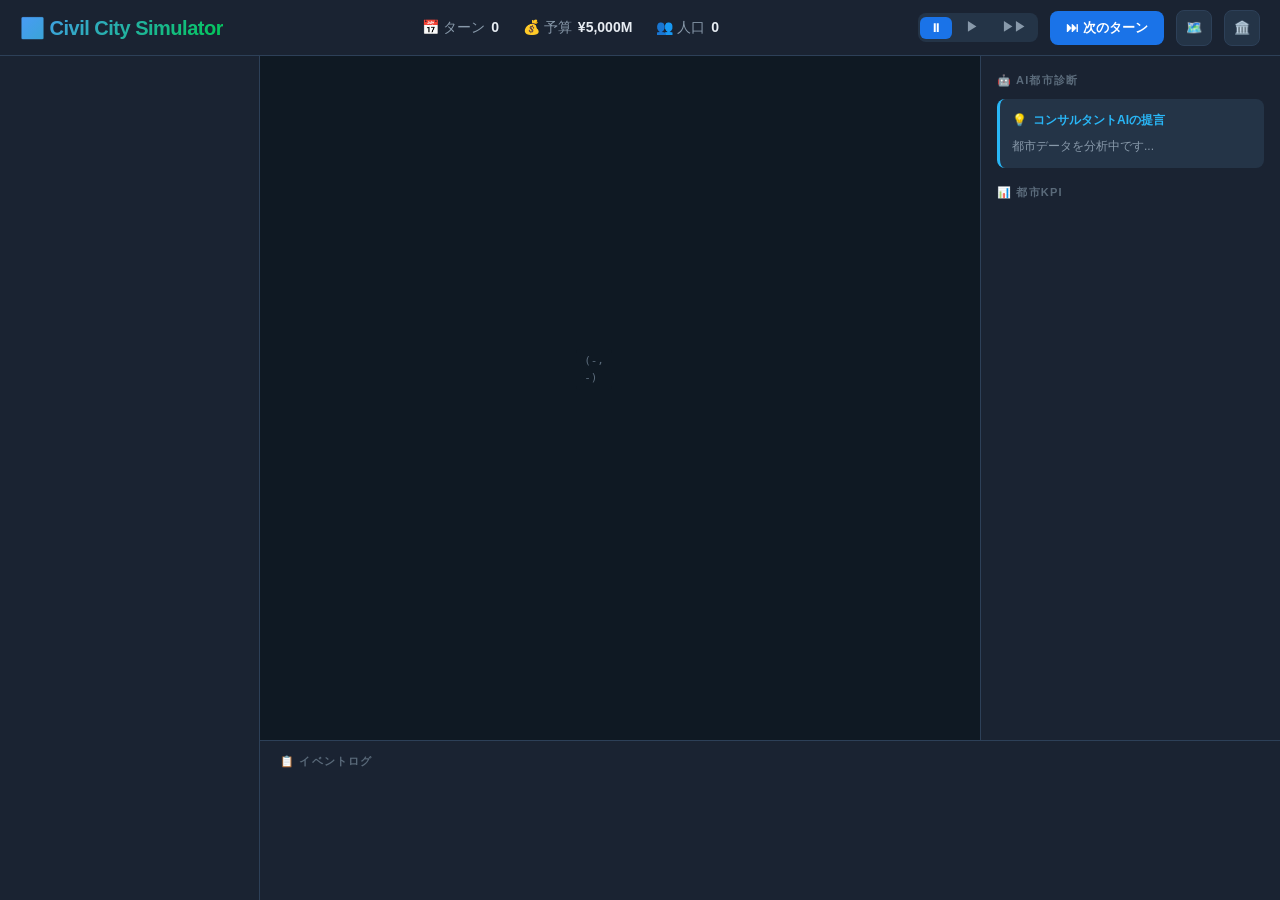
==== civil-city-simulator/index.html @ 5b1d3083 "Initial project structure Co-Authored-By: Claude Fable 5 <noreply@anthropic.com> Claude-Session: htt" ====
<!DOCTYPE html>
<html lang="ja">
<head>
  <meta charset="UTF-8">
  <meta name="viewport" content="width=device-width, initial-scale=1.0">
  <title>Civil City Simulator - 建設コンサル型都市シミュレーション</title>
  <meta name="description" content="建設コンサルタントとして都市計画・インフラ整備・防災を学べる街づくりシミュレーションゲーム">
  <link rel="stylesheet" href="css/style.css">
</head>
<body>
  <div id="app">

    <!-- ヘッダー -->
    <header id="header">
      <div class="header-left">
        <span class="header-logo">🏙️ Civil City Simulator</span>
      </div>
      <div class="header-center">
        <div class="header-stat">
          <span>📅 ターン</span>
          <span class="value" id="stat-turn">0</span>
        </div>
        <div class="header-stat">
          <span>💰 予算</span>
          <span class="value" id="stat-budget">¥5,000M</span>
        </div>
        <div class="header-stat">
          <span>👥 人口</span>
          <span class="value" id="stat-population">0</span>
        </div>
      </div>
      <div class="header-right">
        <div class="speed-control">
          <button class="speed-btn active" data-speed="pause">⏸</button>
          <button class="speed-btn" data-speed="1x">▶</button>
          <button class="speed-btn" data-speed="2x">▶▶</button>
        </div>
        <button class="btn btn-primary" id="btn-next-turn">⏭ 次のターン</button>
        <button class="btn btn-icon" id="btn-hazard" title="ハザードマップ表示">🗺️</button>
        <button class="btn btn-icon" id="btn-policy" title="都市経営政策">🏛️</button>
      </div>
    </header>

    <!-- 左サイドバー: 建設メニュー -->
    <aside id="sidebar">
      <div id="build-menu">
        <!-- JavaScriptで動的生成 -->
      </div>
    </aside>

    <!-- 中央: 都市マップ -->
    <main id="map-area">
      <div id="map-container">
        <div id="game-map">
          <!-- JavaScriptで動的生成 -->
        </div>
        <div class="map-coords">(-, -)</div>
      </div>
    </main>

    <!-- 右パネル: 都市診断・KPI・AIアドバイス -->
    <aside id="panel">
      <div class="panel-section">
        <div class="panel-title">🤖 AI都市診断</div>
        <div class="ai-advice">
          <div class="ai-advice-header">
            <span>💡</span>
            <span>コンサルタントAIの提言</span>
          </div>
          <div id="ai-advice-content">
            <div class="ai-advice-text">都市データを分析中です...</div>
          </div>
        </div>
      </div>
      <div class="panel-section">
        <div class="panel-title">📊 都市KPI</div>
        <div class="kpi-grid" id="kpi-grid">
          <!-- JavaScriptで動的生成 -->
        </div>
      </div>
    </aside>

    <!-- 下部: イベントログ -->
    <footer id="event-log">
      <div class="log-title">📋 イベントログ</div>
      <div class="log-entries" id="log-entries">
        <!-- JavaScriptで動的生成 -->
      </div>
    </footer>

  </div>

  <script type="module" src="js/main.js"></script>
</body>
</html>
---- civil-city-simulator/css/style.css ----
/* ============================================
   Civil City Simulator - Main Stylesheet
   モダンダッシュボード風デザイン
   ブルー・グリーン基調
   ============================================ */

/* --- CSS Variables --- */
:root {
  --primary: #1a73e8;
  --primary-dark: #1557b0;
  --primary-light: #4a9afa;
  --secondary: #00c853;
  --secondary-dark: #009624;
  --accent: #ff6d00;
  --bg-dark: #0f1923;
  --bg-main: #1a2332;
  --bg-card: #243447;
  --bg-card-hover: #2d4058;
  --text-primary: #e8edf3;
  --text-secondary: #8899aa;
  --text-muted: #5a6a7a;
  --border: #2d4058;
  --success: #00c853;
  --warning: #ffc107;
  --danger: #ff5252;
  --info: #29b6f6;
  --shadow: rgba(0, 0, 0, 0.3);
  --radius: 12px;
  --radius-sm: 8px;
  --transition: 0.2s ease;
  --font-main: 'Segoe UI', 'Noto Sans JP', sans-serif;
  --font-mono: 'Cascadia Code', 'Consolas', monospace;
}

/* --- Reset & Base --- */
*, *::before, *::after {
  box-sizing: border-box;
  margin: 0;
  padding: 0;
}

html, body {
  height: 100%;
  overflow: hidden;
}

body {
  font-family: var(--font-main);
  background: var(--bg-dark);
  color: var(--text-primary);
  line-height: 1.5;
}

/* --- App Layout --- */
#app {
  display: grid;
  grid-template-columns: 260px 1fr 300px;
  grid-template-rows: 56px 1fr 160px;
  grid-template-areas:
    "header header header"
    "sidebar map panel"
    "sidebar log log";
  height: 100vh;
  gap: 0;
}

/* --- Header --- */
#header {
  grid-area: header;
  background: var(--bg-main);
  border-bottom: 1px solid var(--border);
  display: flex;
  align-items: center;
  justify-content: space-between;
  padding: 0 20px;
  z-index: 100;
}

.header-left {
  display: flex;
  align-items: center;
  gap: 12px;
}

.header-logo {
  font-size: 20px;
  font-weight: 700;
  background: linear-gradient(135deg, var(--primary-light), var(--secondary));
  -webkit-background-clip: text;
  -webkit-text-fill-color: transparent;
  background-clip: text;
  letter-spacing: -0.5px;
}

.header-center {
  display: flex;
  align-items: center;
  gap: 24px;
}

.header-stat {
  display: flex;
  align-items: center;
  gap: 6px;
  font-size: 14px;
  color: var(--text-secondary);
}

.header-stat .value {
  color: var(--text-primary);
  font-weight: 600;
  font-variant-numeric: tabular-nums;
}

.header-right {
  display: flex;
  align-items: center;
  gap: 12px;
}

/* --- Buttons --- */
.btn {
  display: inline-flex;
  align-items: center;
  gap: 6px;
  padding: 8px 16px;
  border: none;
  border-radius: var(--radius-sm);
  font-size: 13px;
  font-weight: 600;
  cursor: pointer;
  transition: all var(--transition);
  font-family: var(--font-main);
}

.btn-primary {
  background: var(--primary);
  color: white;
}
.btn-primary:hover {
  background: var(--primary-dark);
  transform: translateY(-1px);
  box-shadow: 0 4px 12px rgba(26, 115, 232, 0.4);
}

.btn-success {
  background: var(--secondary);
  color: white;
}
.btn-success:hover {
  background: var(--secondary-dark);
}

.btn-warning {
  background: var(--accent);
  color: white;
}

.btn-sm {
  padding: 5px 10px;
  font-size: 12px;
}

.btn-icon {
  width: 36px;
  height: 36px;
  padding: 0;
  display: flex;
  align-items: center;
  justify-content: center;
  background: var(--bg-card);
  color: var(--text-secondary);
  border: 1px solid var(--border);
  border-radius: var(--radius-sm);
}
.btn-icon:hover {
  background: var(--bg-card-hover);
  color: var(--text-primary);
}

/* --- Sidebar (Build Menu) --- */
#sidebar {
  grid-area: sidebar;
  background: var(--bg-main);
  border-right: 1px solid var(--border);
  overflow-y: auto;
  padding: 16px;
}

.sidebar-section {
  margin-bottom: 20px;
}

.sidebar-title {
  font-size: 11px;
  font-weight: 700;
  text-transform: uppercase;
  letter-spacing: 1.2px;
  color: var(--text-muted);
  margin-bottom: 10px;
  padding-left: 4px;
}

.build-grid {
  display: grid;
  grid-template-columns: 1fr 1fr;
  gap: 8px;
}

.build-item {
  display: flex;
  flex-direction: column;
  align-items: center;
  gap: 6px;
  padding: 12px 8px;
  background: var(--bg-card);
  border: 2px solid transparent;
  border-radius: var(--radius-sm);
  cursor: pointer;
  transition: all var(--transition);
  text-align: center;
}
.build-item:hover {
  background: var(--bg-card-hover);
  border-color: var(--primary);
  transform: translateY(-2px);
  box-shadow: 0 4px 12px var(--shadow);
}
.build-item.active {
  border-color: var(--primary);
  background: rgba(26, 115, 232, 0.15);
}
.build-item.demolish {
  border-color: transparent;
}
.build-item.demolish:hover {
  border-color: var(--danger);
  background: rgba(255, 82, 82, 0.15);
}
.build-item.demolish.active {
  border-color: var(--danger);
  background: rgba(255, 82, 82, 0.15);
}

.build-icon {
  font-size: 28px;
  line-height: 1;
}

.build-name {
  font-size: 11px;
  font-weight: 600;
  color: var(--text-secondary);
}

.build-cost {
  font-size: 10px;
  color: var(--text-muted);
}

/* --- Tool Info --- */
.tool-info {
  margin-top: 16px;
  padding: 12px;
  background: var(--bg-card);
  border-radius: var(--radius-sm);
  border-left: 3px solid var(--primary);
}
.tool-info-title {
  font-size: 13px;
  font-weight: 600;
  margin-bottom: 4px;
}
.tool-info-desc {
  font-size: 11px;
  color: var(--text-secondary);
  line-height: 1.6;
}

/* --- Map Area --- */
#map-area {
  grid-area: map;
  background: var(--bg-dark);
  display: flex;
  align-items: center;
  justify-content: center;
  overflow: hidden;
  position: relative;
}

#map-container {
  position: relative;
}

#game-map {
  display: grid;
  gap: 1px;
  background: rgba(45, 64, 88, 0.3);
  border-radius: var(--radius);
  overflow: hidden;
  box-shadow: 0 8px 32px var(--shadow);
}

.cell {
  width: 36px;
  height: 36px;
  background: #1e3a2f;
  display: flex;
  align-items: center;
  justify-content: center;
  cursor: pointer;
  transition: all 0.1s ease;
  font-size: 18px;
  position: relative;
  user-select: none;
}
.cell:hover {
  outline: 2px solid var(--primary-light);
  outline-offset: -2px;
  z-index: 1;
}

/* Cell types */
.cell.empty {
  background: #1e3a2f;
}
.cell.residential {
  background: #1b5e20;
}
.cell.commercial {
  background: #0d47a1;
}
.cell.road {
  background: #37474f;
}
.cell.park {
  background: #2e7d32;
}
.cell.industrial {
  background: #4a148c;
}
.cell.public-facility {
  background: #b71c1c;
}
.cell.water {
  background: #01579b;
}
.cell.bridge {
  background: #455a64;
}
.cell.station {
  background: #e65100;
}
.cell.bus-stop {
  background: #f57f17;
}
.cell.hospital {
  background: #880e4f;
}
.cell.school {
  background: #4a148c;
}
.cell.fire-station {
  background: #bf360c;
}
.cell.levee {
  background: #5d4037;
}
.cell.retention-basin {
  background: #006064;
}
.cell.shelter {
  background: #1a237e;
}
.cell.disaster-park {
  background: #33691e;
}

/* Cell animation */
.cell.just-built {
  animation: cellPop 0.3s ease;
}
@keyframes cellPop {
  0% { transform: scale(0.8); opacity: 0.5; }
  50% { transform: scale(1.1); }
  100% { transform: scale(1); opacity: 1; }
}

/* Map overlay for coordinates */
.map-coords {
  position: absolute;
  bottom: 8px;
  right: 8px;
  background: rgba(15, 25, 35, 0.8);
  padding: 4px 8px;
  border-radius: 4px;
  font-size: 11px;
  color: var(--text-muted);
  font-family: var(--font-mono);
}

/* --- Right Panel --- */
#panel {
  grid-area: panel;
  background: var(--bg-main);
  border-left: 1px solid var(--border);
  overflow-y: auto;
  padding: 16px;
}

.panel-section {
  margin-bottom: 16px;
}

.panel-title {
  font-size: 11px;
  font-weight: 700;
  text-transform: uppercase;
  letter-spacing: 1.2px;
  color: var(--text-muted);
  margin-bottom: 10px;
  display: flex;
  align-items: center;
  gap: 6px;
}

/* KPI Cards */
.kpi-grid {
  display: grid;
  grid-template-columns: 1fr 1fr;
  gap: 8px;
}

.kpi-card {
  background: var(--bg-card);
  border-radius: var(--radius-sm);
  padding: 12px;
  position: relative;
  overflow: hidden;
}
.kpi-card::before {
  content: '';
  position: absolute;
  top: 0;
  left: 0;
  width: 100%;
  height: 3px;
}
.kpi-card.blue::before { background: var(--primary); }
.kpi-card.green::before { background: var(--secondary); }
.kpi-card.orange::before { background: var(--accent); }
.kpi-card.red::before { background: var(--danger); }
.kpi-card.purple::before { background: #7c4dff; }
.kpi-card.cyan::before { background: var(--info); }

.kpi-label {
  font-size: 10px;
  color: var(--text-muted);
  text-transform: uppercase;
  letter-spacing: 0.5px;
  margin-bottom: 4px;
}

.kpi-value {
  font-size: 18px;
  font-weight: 700;
  font-variant-numeric: tabular-nums;
}

.kpi-change {
  font-size: 10px;
  margin-top: 2px;
}
.kpi-change.up { color: var(--success); }
.kpi-change.down { color: var(--danger); }

/* AI Advice */
.ai-advice {
  background: var(--bg-card);
  border-radius: var(--radius-sm);
  padding: 12px;
  border-left: 3px solid var(--info);
}
.ai-advice-header {
  display: flex;
  align-items: center;
  gap: 6px;
  font-size: 12px;
  font-weight: 600;
  color: var(--info);
  margin-bottom: 8px;
}
.ai-advice-text {
  font-size: 12px;
  color: var(--text-secondary);
  line-height: 1.6;
}
.ai-advice-list {
  list-style: none;
  padding: 0;
}
.ai-advice-list li {
  font-size: 12px;
  color: var(--text-secondary);
  padding: 4px 0;
  border-bottom: 1px solid var(--border);
  line-height: 1.5;
}
.ai-advice-list li:last-child {
  border-bottom: none;
}
.ai-advice-list li::before {
  content: '▸ ';
  color: var(--info);
}

/* --- Event Log --- */
#event-log {
  grid-area: log;
  background: var(--bg-main);
  border-top: 1px solid var(--border);
  padding: 12px 20px;
  overflow-y: auto;
}

.log-title {
  font-size: 11px;
  font-weight: 700;
  text-transform: uppercase;
  letter-spacing: 1.2px;
  color: var(--text-muted);
  margin-bottom: 8px;
}

.log-entries {
  display: flex;
  flex-direction: column;
  gap: 4px;
}

.log-entry {
  display: flex;
  align-items: flex-start;
  gap: 8px;
  font-size: 12px;
  padding: 4px 8px;
  border-radius: 4px;
  animation: logSlide 0.3s ease;
}
@keyframes logSlide {
  from { opacity: 0; transform: translateX(-10px); }
  to { opacity: 1; transform: translateX(0); }
}

.log-entry.info { color: var(--text-secondary); }
.log-entry.success { color: var(--success); }
.log-entry.warning { color: var(--warning); }
.log-entry.danger { color: var(--danger); }
.log-entry.system { color: var(--info); }

.log-time {
  font-family: var(--font-mono);
  font-size: 10px;
  color: var(--text-muted);
  white-space: nowrap;
  min-width: 50px;
}

/* --- Scrollbar --- */
::-webkit-scrollbar {
  width: 6px;
}
::-webkit-scrollbar-track {
  background: transparent;
}
::-webkit-scrollbar-thumb {
  background: var(--border);
  border-radius: 3px;
}
::-webkit-scrollbar-thumb:hover {
  background: var(--text-muted);
}

/* --- Tooltip --- */
.tooltip {
  position: absolute;
  background: var(--bg-dark);
  color: var(--text-primary);
  padding: 8px 12px;
  border-radius: var(--radius-sm);
  font-size: 12px;
  pointer-events: none;
  z-index: 1000;
  box-shadow: 0 4px 16px var(--shadow);
  border: 1px solid var(--border);
  max-width: 200px;
}

/* --- Modal --- */
.modal-overlay {
  position: fixed;
  inset: 0;
  background: rgba(0, 0, 0, 0.6);
  display: flex;
  align-items: center;
  justify-content: center;
  z-index: 1000;
  animation: fadeIn 0.2s ease;
}
@keyframes fadeIn {
  from { opacity: 0; }
  to { opacity: 1; }
}

.modal {
  background: var(--bg-main);
  border-radius: var(--radius);
  padding: 24px;
  max-width: 480px;
  width: 90%;
  box-shadow: 0 16px 48px rgba(0, 0, 0, 0.5);
  border: 1px solid var(--border);
  animation: modalSlide 0.3s ease;
}
@keyframes modalSlide {
  from { opacity: 0; transform: translateY(20px); }
  to { opacity: 1; transform: translateY(0); }
}

.modal-title {
  font-size: 18px;
  font-weight: 700;
  margin-bottom: 12px;
}

.modal-body {
  font-size: 14px;
  color: var(--text-secondary);
  margin-bottom: 20px;
  line-height: 1.6;
}

.modal-actions {
  display: flex;
  gap: 8px;
  justify-content: flex-end;
}

/* --- Speed Control --- */
.speed-control {
  display: flex;
  align-items: center;
  gap: 4px;
  background: var(--bg-card);
  border-radius: var(--radius-sm);
  padding: 2px;
}

.speed-btn {
  padding: 4px 10px;
  border: none;
  background: transparent;
  color: var(--text-secondary);
  font-size: 12px;
  font-weight: 600;
  cursor: pointer;
  border-radius: 6px;
  transition: all var(--transition);
  font-family: var(--font-main);
}
.speed-btn:hover {
  color: var(--text-primary);
}
.speed-btn.active {
  background: var(--primary);
  color: white;
}

/* --- Progress Bar --- */
.progress-bar {
  width: 100%;
  height: 6px;
  background: var(--bg-dark);
  border-radius: 3px;
  overflow: hidden;
  margin-top: 4px;
}
.progress-fill {
  height: 100%;
  border-radius: 3px;
  transition: width 0.5s ease;
}
.progress-fill.blue { background: var(--primary); }
.progress-fill.green { background: var(--secondary); }
.progress-fill.orange { background: var(--accent); }
.progress-fill.red { background: var(--danger); }

/* --- Responsive --- */
@media (max-width: 1200px) {
  #app {
    grid-template-columns: 220px 1fr 260px;
  }
  .cell {
    width: 30px;
    height: 30px;
    font-size: 15px;
  }
}

@media (max-width: 900px) {
  #app {
    grid-template-columns: 1fr;
    grid-template-rows: 56px auto 1fr auto auto;
    grid-template-areas:
      "header"
      "sidebar"
      "map"
      "panel"
      "log";
  }
  #sidebar {
    border-right: none;
    border-bottom: 1px solid var(--border);
    max-height: 200px;
  }
  .build-grid {
    grid-template-columns: repeat(4, 1fr);
  }
  #panel {
    border-left: none;
    border-top: 1px solid var(--border);
    max-height: 300px;
  }
  .kpi-grid {
    grid-template-columns: repeat(3, 1fr);
  }
}
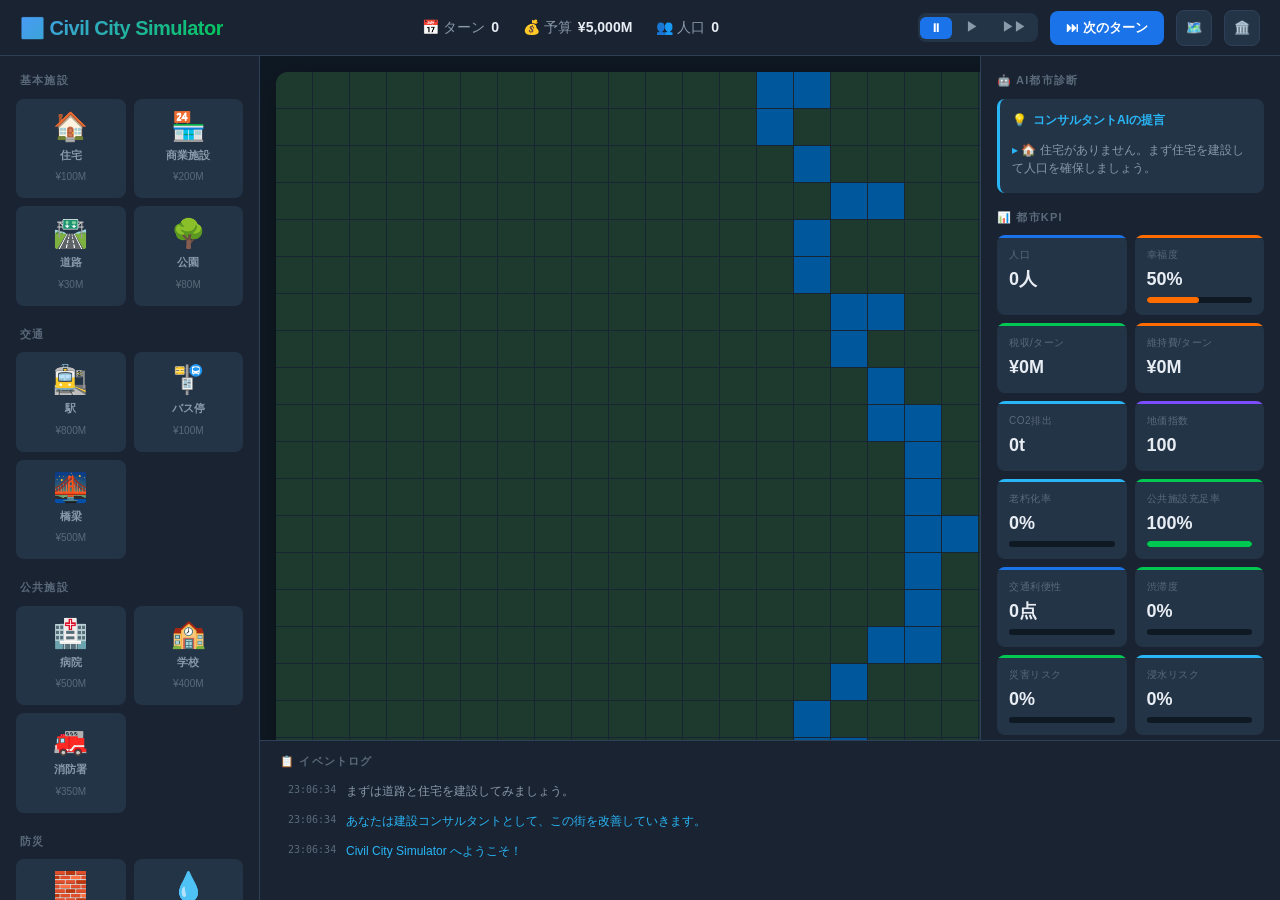
==== commit 21bae514: "Refactor map layout and add gameplay screenshots Co-Authored-By: Claude Fable 5 <noreply@anthropic.c" ====
--- a/civil-city-simulator/index.html
+++ b/civil-city-simulator/index.html
@@ -5,6 +5,7 @@
   <meta name="viewport" content="width=device-width, initial-scale=1.0">
   <title>Civil City Simulator - 建設コンサル型都市シミュレーション</title>
   <meta name="description" content="建設コンサルタントとして都市計画・インフラ整備・防災を学べる街づくりシミュレーションゲーム">
+  <link rel="icon" href="data:image/svg+xml,<svg xmlns=%22http://www.w3.org/2000/svg%22 viewBox=%220 0 100 100%22><text y=%22.9em%22 font-size=%2290%22>🏙️</text></svg>">
   <link rel="stylesheet" href="css/style.css">
 </head>
 <body>
--- a/civil-city-simulator/css/style.css
+++ b/civil-city-simulator/css/style.css
@@ -282,10 +282,11 @@
   grid-area: map;
   background: var(--bg-dark);
   display: flex;
-  align-items: center;
-  justify-content: center;
-  overflow: hidden;
+  align-items: safe center;
+  justify-content: safe center;
+  overflow: auto;
   position: relative;
+  padding: 16px;
 }
 
 #map-container {
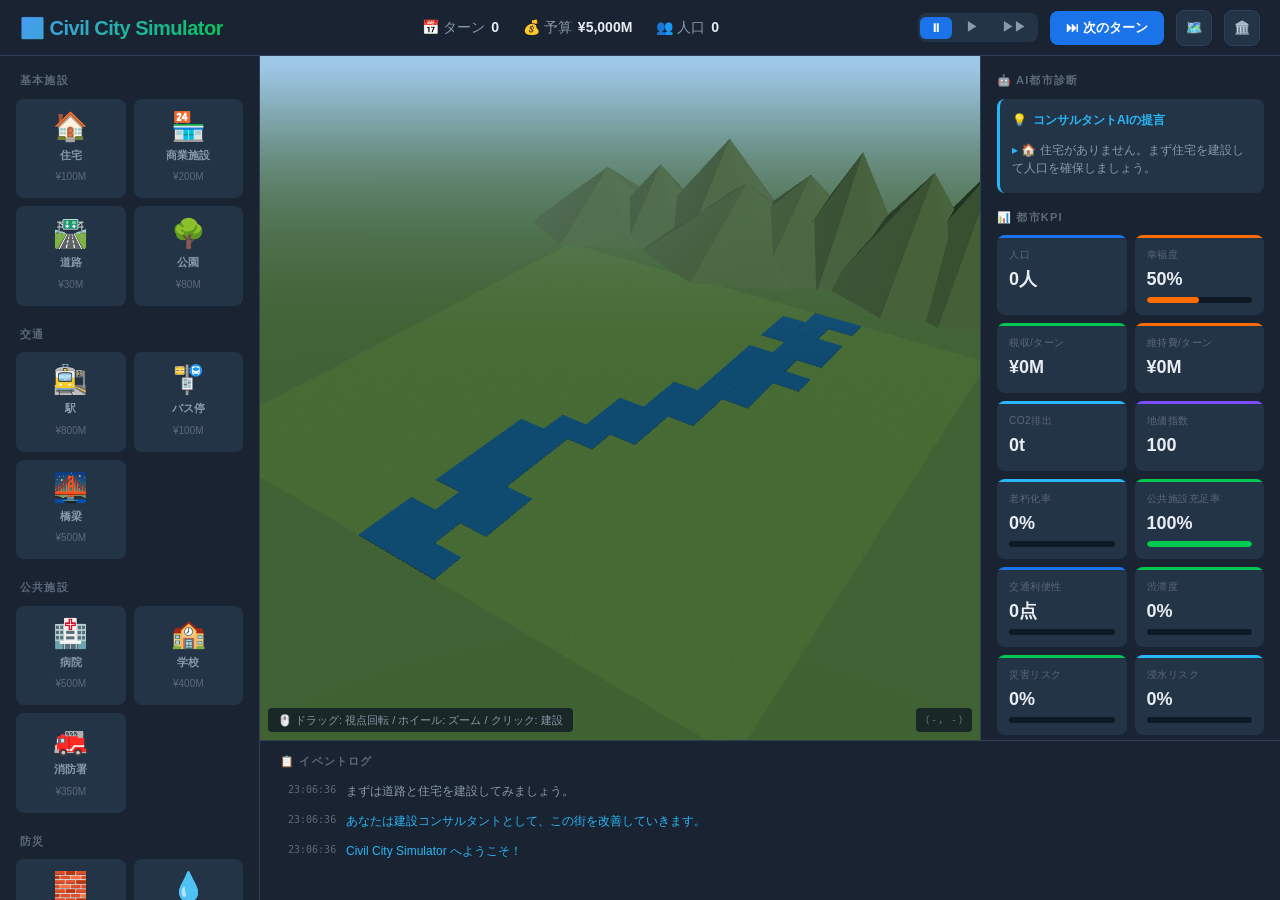
==== commit 4d710b63: "Add realistic 3D city renderer with Three.js - Procedural low-poly buildings (windows, roofs, chimne" ====
--- a/civil-city-simulator/index.html
+++ b/civil-city-simulator/index.html
@@ -49,14 +49,13 @@
       </div>
     </aside>
 
-    <!-- 中央: 都市マップ -->
+    <!-- 中央: 3D都市マップ (Three.js) -->
     <main id="map-area">
       <div id="map-container">
-        <div id="game-map">
-          <!-- JavaScriptで動的生成 -->
-        </div>
-        <div class="map-coords">(-, -)</div>
+        <!-- WebGLキャンバスがここに挿入される -->
       </div>
+      <div class="map-coords">(-, -)</div>
+      <div class="map-hint">🖱️ ドラッグ: 視点回転 / ホイール: ズーム / クリック: 建設</div>
     </main>
 
     <!-- 右パネル: 都市診断・KPI・AIアドバイス -->
@@ -91,6 +90,14 @@
 
   </div>
 
+  <!-- Three.js のモジュール解決(同梱版を使用・CDN非依存) -->
+  <script type="importmap">
+    {
+      "imports": {
+        "three": "./js/lib/three.module.js"
+      }
+    }
+  </script>
   <script type="module" src="js/main.js"></script>
 </body>
 </html>
--- a/civil-city-simulator/css/style.css
+++ b/civil-city-simulator/css/style.css
@@ -277,114 +277,22 @@
   line-height: 1.6;
 }
 
-/* --- Map Area --- */
+/* --- Map Area (3D WebGL) --- */
 #map-area {
   grid-area: map;
   background: var(--bg-dark);
-  display: flex;
-  align-items: safe center;
-  justify-content: safe center;
-  overflow: auto;
+  overflow: hidden;
   position: relative;
-  padding: 16px;
 }
 
 #map-container {
-  position: relative;
-}
-
-#game-map {
-  display: grid;
-  gap: 1px;
-  background: rgba(45, 64, 88, 0.3);
-  border-radius: var(--radius);
-  overflow: hidden;
-  box-shadow: 0 8px 32px var(--shadow);
-}
-
-.cell {
-  width: 36px;
-  height: 36px;
-  background: #1e3a2f;
-  display: flex;
-  align-items: center;
-  justify-content: center;
+  position: absolute;
+  inset: 0;
+}
+
+#map-container canvas {
+  display: block;
   cursor: pointer;
-  transition: all 0.1s ease;
-  font-size: 18px;
-  position: relative;
-  user-select: none;
-}
-.cell:hover {
-  outline: 2px solid var(--primary-light);
-  outline-offset: -2px;
-  z-index: 1;
-}
-
-/* Cell types */
-.cell.empty {
-  background: #1e3a2f;
-}
-.cell.residential {
-  background: #1b5e20;
-}
-.cell.commercial {
-  background: #0d47a1;
-}
-.cell.road {
-  background: #37474f;
-}
-.cell.park {
-  background: #2e7d32;
-}
-.cell.industrial {
-  background: #4a148c;
-}
-.cell.public-facility {
-  background: #b71c1c;
-}
-.cell.water {
-  background: #01579b;
-}
-.cell.bridge {
-  background: #455a64;
-}
-.cell.station {
-  background: #e65100;
-}
-.cell.bus-stop {
-  background: #f57f17;
-}
-.cell.hospital {
-  background: #880e4f;
-}
-.cell.school {
-  background: #4a148c;
-}
-.cell.fire-station {
-  background: #bf360c;
-}
-.cell.levee {
-  background: #5d4037;
-}
-.cell.retention-basin {
-  background: #006064;
-}
-.cell.shelter {
-  background: #1a237e;
-}
-.cell.disaster-park {
-  background: #33691e;
-}
-
-/* Cell animation */
-.cell.just-built {
-  animation: cellPop 0.3s ease;
-}
-@keyframes cellPop {
-  0% { transform: scale(0.8); opacity: 0.5; }
-  50% { transform: scale(1.1); }
-  100% { transform: scale(1); opacity: 1; }
 }
 
 /* Map overlay for coordinates */
@@ -398,6 +306,20 @@
   font-size: 11px;
   color: var(--text-muted);
   font-family: var(--font-mono);
+  pointer-events: none;
+}
+
+/* 操作ヒント */
+.map-hint {
+  position: absolute;
+  bottom: 8px;
+  left: 8px;
+  background: rgba(15, 25, 35, 0.8);
+  padding: 4px 10px;
+  border-radius: 4px;
+  font-size: 11px;
+  color: var(--text-secondary);
+  pointer-events: none;
 }
 
 /* --- Right Panel --- */
@@ -700,11 +622,6 @@
 @media (max-width: 1200px) {
   #app {
     grid-template-columns: 220px 1fr 260px;
-  }
-  .cell {
-    width: 30px;
-    height: 30px;
-    font-size: 15px;
   }
 }
 
@@ -727,6 +644,9 @@
   .build-grid {
     grid-template-columns: repeat(4, 1fr);
   }
+  #map-area {
+    min-height: 340px;
+  }
   #panel {
     border-left: none;
     border-top: 1px solid var(--border);
